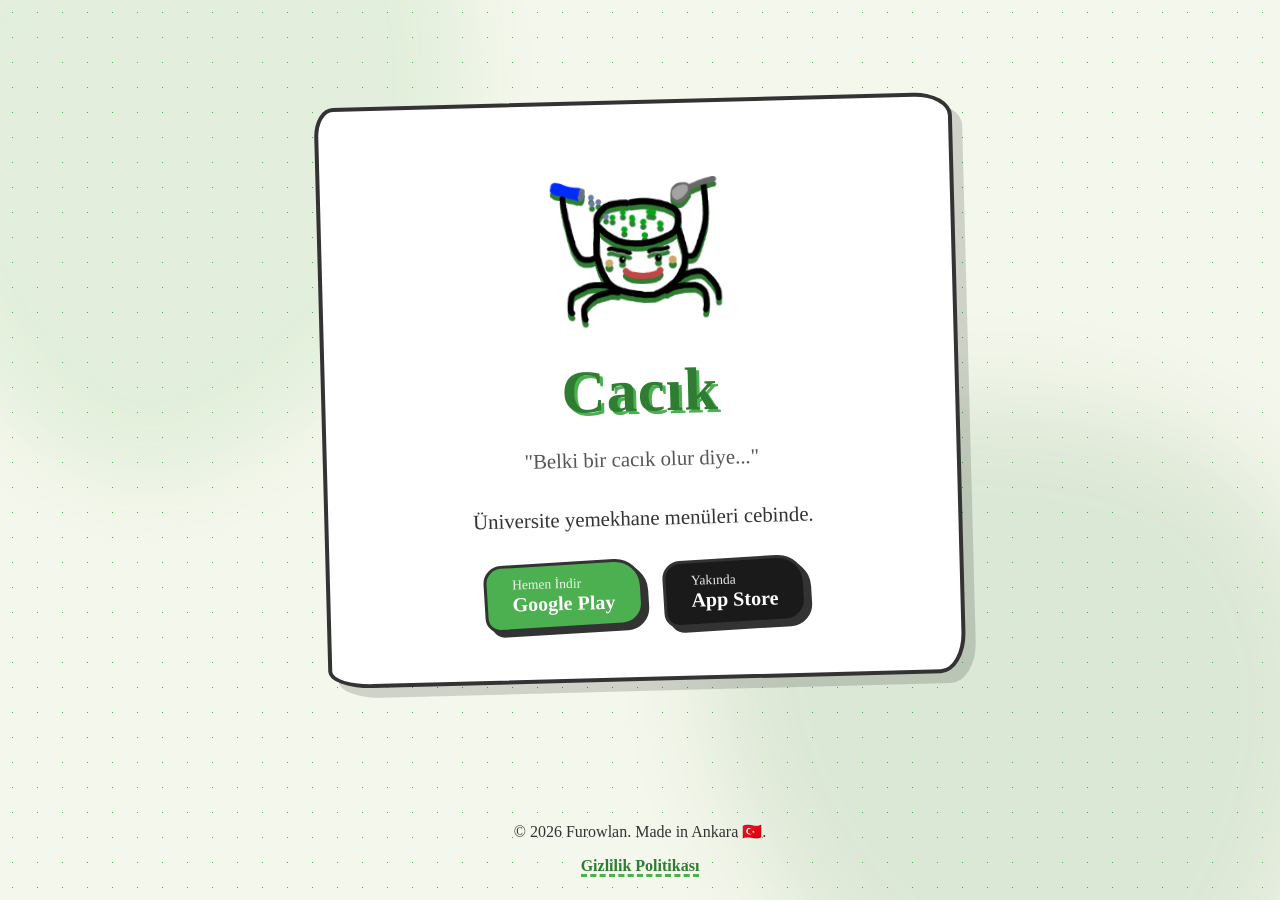
==== index.html @ db5d6578 "cacik website" ====
<!DOCTYPE html>
<html lang="tr">
<head>
    <meta charset="UTF-8">
    <meta name="viewport" content="width=device-width, initial-scale=1.0">
    <title>Cacık - Üniversite Yemekhane Menüleri</title>
    <link rel="icon" type="image/png" href="icon.png">
    <link rel="stylesheet" href="style.css">
</head>
<body>

    <div class="main-container">
        <div class="cacik-card">
            <img src="assets/cacik_icon_tra.png" alt="Cacık Canavarı" class="monster-logo">
            
            <h1 class="app-title">Cacık</h1>
            <p class="app-slogan">"Belki bir cacık olur diye..."</p>
            <p style="font-family: 'Patrick+Hand', cursive; font-size: 1.3rem; margin-bottom: 30px;">
                Üniversite yemekhane menüleri cebinde.
            </p>
            
            <div class="store-buttons">
                
                <a href="#" class="store-link google-play" target="_blank">
                    <div class="store-content-wrapper">
                        <div class="store-text">
                            <small>Hemen İndir</small>
                            <span>Google Play</span>
                        </div>
                    </div>
                </a>

                <a href="#" class="store-link app-store" target="_blank">
                    <div class="store-content-wrapper">
                        <div class="store-text">
                            <small>Yakında</small>
                            <span>App Store</span>
                        </div>
                    </div>
                </a>

            </div>
        </div>
    </div>

    <footer>
        <p>© 2026 Furowlan. Made in Ankara 🇹🇷.</p>
        <a href="privacy.html">Gizlilik Politikası</a>
    </footer>

</body>
</html>
---- style.css ----
@import url('https://fonts.googleapis.com/css2?family=Patrick+Hand&family=Poppins:wght@400;600&display=swap');

:root {
    --primary-green: #4CAF50;
    --dark-green: #2E7D32;
    --bg-cream: #f4f7ec;
    --text-dark: #333333;
    --wobbly-border: 4px solid var(--text-dark);
    --apple-dark: #1a1a1a;
}

body {
    margin: 0;
    padding: 0;
    font-family: 'Poppins', sans-serif;
    background-color: var(--bg-cream);
    color: var(--text-dark);
    background-image: radial-gradient(var(--primary-green) 0.7px, transparent 0.7px);
    background-size: 25px 25px;
    display: flex;
    flex-direction: column;
    min-height: 100vh;
    overflow-x: hidden;
    position: relative;
}

body::before {
    content: '';
    position: fixed;
    top: -150px;
    left: -100px;
    width: 600px;
    height: 600px;
    background: var(--primary-green);
    opacity: 0.1;
    border-radius: 45% 55% 70% 30% / 50% 30% 70% 50%;
    transform: rotate(-20deg);
    z-index: -1;
    filter: blur(40px);
    animation: morphBlob1 8s ease-in-out infinite;
}

@keyframes morphBlob1 {
    0%, 100% { border-radius: 45% 55% 70% 30% / 50% 30% 70% 50%; }
    50% { border-radius: 60% 40% 50% 60% / 40% 60% 40% 60%; }
}

body::after {
    content: '';
    position: fixed;
    bottom: -150px;
    right: -50px;
    width: 650px;
    height: 650px;
    background: var(--dark-green);
    opacity: 0.12;
    border-radius: 60% 40% 30% 70% / 30% 50% 50% 70%;
    transform: rotate(15deg);
    z-index: -1;
    filter: blur(50px);
    animation: morphBlob2 10s ease-in-out infinite;
}

@keyframes morphBlob2 {
    0%, 100% { border-radius: 60% 40% 30% 70% / 30% 50% 50% 70%; }
    50% { border-radius: 40% 60% 60% 40% / 60% 40% 60% 40%; }
}

h1, h2, h3, .app-slogan, footer, .store-link {
    font-family: 'Patrick+Hand', cursive;
}

.main-container {
    flex: 1;
    display: flex;
    flex-direction: column;
    align-items: center;
    justify-content: center;
    padding: 30px;
    text-align: center;
    position: relative;
    z-index: 1;
}

.cacik-card {
    background: #fff;
    padding: 50px 40px;
    max-width: 550px;
    width: 90%;
    border: var(--wobbly-border);
    border-radius: 3% 6% 4% 7% / 5% 4% 7% 3%;
    box-shadow: 10px 10px 0px rgba(0,0,0,0.15);
    transform: rotate(-1.5deg);
    transition: all 0.3s cubic-bezier(0.25, 0.8, 0.25, 1);
}

.cacik-card:hover {
    transform: rotate(0deg) scale(1.02) translateY(-5px);
    box-shadow: 15px 15px 0px rgba(0,0,0,0.1);
}

.monster-logo {
    width: 180px;
    height: auto;
    animation: float 3.5s ease-in-out infinite;
    filter: drop-shadow(0px 5px 0px var(--dark-green));
}

@keyframes float {
    0% { transform: translateY(0px); }
    50% { transform: translateY(-12px) rotate(2deg); }
    100% { transform: translateY(0px); }
}

.app-title {
    font-size: 3.8rem;
    margin: 15px 0 5px 0;
    color: var(--dark-green);
    text-shadow: 3px 3px 0px var(--primary-green);
    letter-spacing: 1px;
}

.app-slogan {
    font-size: 1.3rem;
    color: #555;
    margin-bottom: 35px;
}

.store-buttons {
    display: flex;
    gap: 20px;
    justify-content: center;
    flex-wrap: wrap;
    margin-top: 25px;
}

.store-link {
    display: block;
    text-decoration: none;
    padding: 12px 25px;
    border: 3px solid var(--text-dark);
    border-radius: 18px 28px 22px 15px;
    box-shadow: 5px 5px 0px var(--text-dark);
    transition: all 0.2s cubic-bezier(0.34, 1.56, 0.64, 1);
    color: white;
    font-size: 1.1rem;
    transform: rotate(-2deg);
}

.store-link:hover {
    transform: rotate(0deg) translate(3px, 3px);
    box-shadow: 2px 2px 0px var(--text-dark);
}

.store-content-wrapper {
    display: flex;
    align-items: center;
    transform: rotate(2deg);
    transition: transform 0.2s ease;
}

.store-link:hover .store-content-wrapper {
    transform: rotate(0deg);
}

.store-icon {
    width: 32px;
    height: 32px;
    margin-right: 12px;
    fill: white;
}

.google-play { background-color: var(--primary-green); }
.google-play:hover { background-color: var(--dark-green); }

.app-store { background-color: var(--apple-dark); }
.app-store:hover { background-color: #000000; }

.store-text {
    text-align: left;
    line-height: 1.1;
}

.store-text small {
    display: block;
    font-size: 0.85rem;
    opacity: 0.9;
}

.store-text span {
    font-weight: bold;
    font-size: 1.25rem;
}

footer {
    padding: 25px;
    text-align: center;
    font-size: 1rem;
    position: relative;
    z-index: 1;
}

footer a {
    color: var(--dark-green);
    text-decoration: none;
    border-bottom: 3px dashed var(--primary-green);
    font-weight: bold;
}
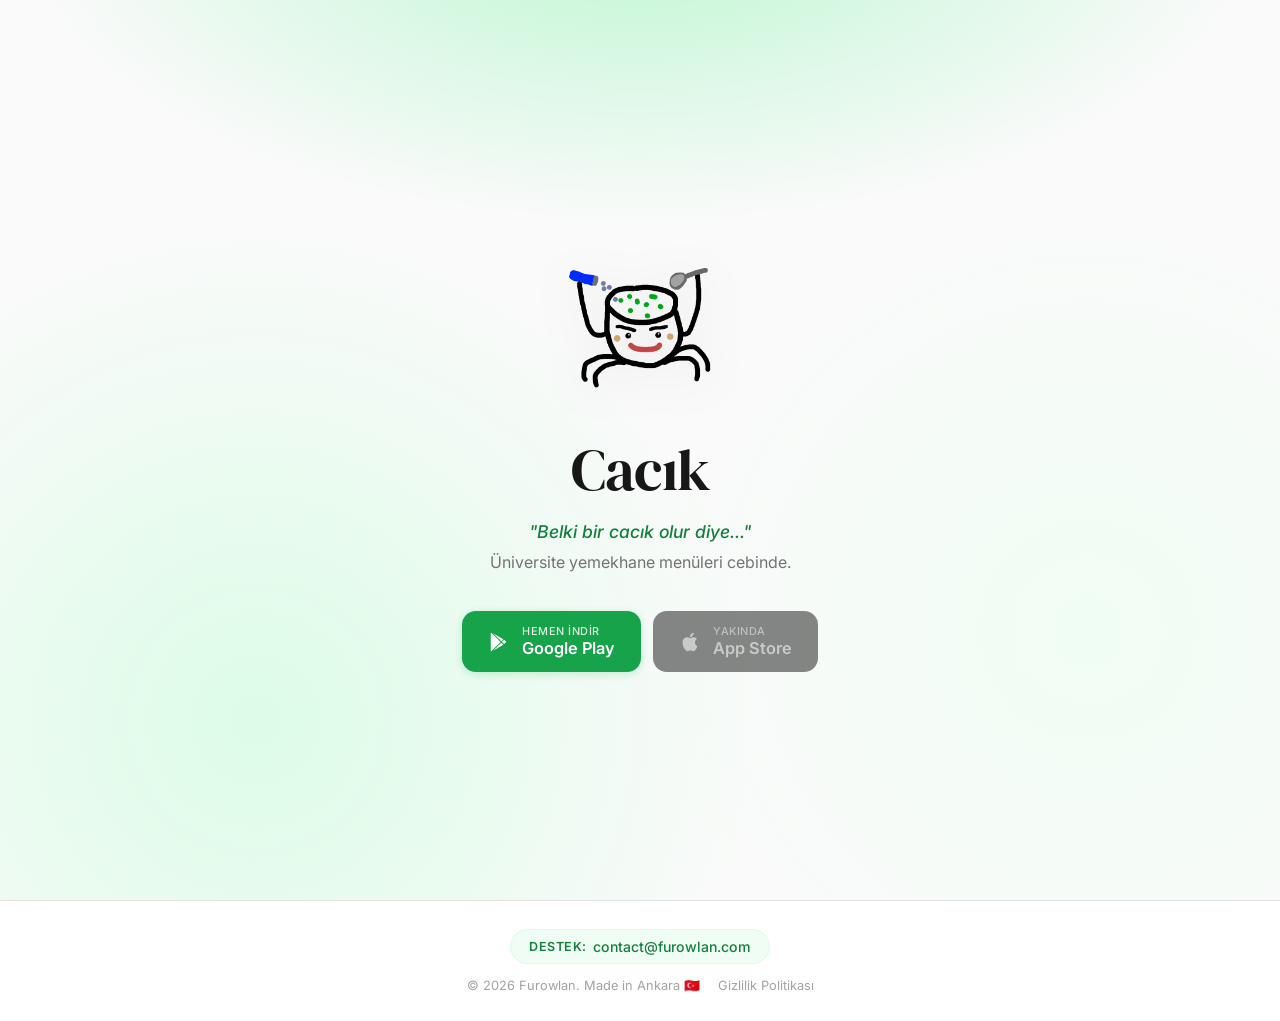
==== commit acbfd0e9: "changing all this website" ====
--- a/index.html
+++ b/index.html
@@ -9,43 +9,44 @@
 </head>
 <body>
 
-    <div class="main-container">
-        <div class="cacik-card">
-            <img src="assets/cacik_icon_tra.png" alt="Cacık Canavarı" class="monster-logo">
-            
-            <h1 class="app-title">Cacık</h1>
-            <p class="app-slogan">"Belki bir cacık olur diye..."</p>
-            <p style="font-family: 'Patrick+Hand', cursive; font-size: 1.3rem; margin-bottom: 30px;">
-                Üniversite yemekhane menüleri cebinde.
-            </p>
-            
+    <div class="hero">
+        <div class="hero-bg"></div>
+        <div class="hero-content">
+            <img src="assets/cacik_icon_tra.png" alt="Cacık" class="app-icon">
+            <h1>Cacık</h1>
+            <p class="tagline">"Belki bir cacık olur diye..."</p>
+            <p class="description">Üniversite yemekhane menüleri cebinde.</p>
+
             <div class="store-buttons">
-                
-                <a href="#" class="store-link google-play" target="_blank">
-                    <div class="store-content-wrapper">
-                        <div class="store-text">
-                            <small>Hemen İndir</small>
-                            <span>Google Play</span>
-                        </div>
+                <a href="https://play.google.com/store/apps/details?id=com.furowlan.cacik" class="btn btn-play" target="_blank">
+                    <svg class="btn-icon" viewBox="0 0 24 24" fill="currentColor"><path d="M3.609 1.814L13.792 12 3.61 22.186a.996.996 0 0 1-.61-.92V2.734a1 1 0 0 1 .609-.92zm10.89 10.893l2.302 2.302-10.937 6.333 8.635-8.635zm3.199-3.199l2.302 2.302-2.302 2.302-2.698-2.302 2.698-2.302zM5.864 2.658L16.8 8.99l-2.302 2.302-8.634-8.634z"/></svg>
+                    <div class="btn-text">
+                        <small>Hemen İndir</small>
+                        <strong>Google Play</strong>
                     </div>
                 </a>
-
-                <a href="#" class="store-link app-store" target="_blank">
-                    <div class="store-content-wrapper">
-                        <div class="store-text">
-                            <small>Yakında</small>
-                            <span>App Store</span>
-                        </div>
+                <a href="#" class="btn btn-apple" target="_blank">
+                    <svg class="btn-icon" viewBox="0 0 24 24" fill="currentColor"><path d="M18.71 19.5c-.83 1.24-1.71 2.45-3.05 2.47-1.34.03-1.77-.79-3.29-.79-1.53 0-2 .77-3.27.82-1.31.05-2.3-1.32-3.14-2.53C4.25 17 2.94 12.45 4.7 9.39c.87-1.52 2.43-2.48 4.12-2.51 1.28-.02 2.5.87 3.29.87.78 0 2.26-1.07 3.8-.91.65.03 2.47.26 3.64 1.98-.09.06-2.17 1.28-2.15 3.81.03 3.02 2.65 4.03 2.68 4.04-.03.07-.42 1.44-1.38 2.83M13 3.5c.73-.83 1.94-1.46 2.94-1.5.13 1.17-.34 2.35-1.04 3.19-.69.85-1.83 1.51-2.95 1.42-.15-1.15.41-2.35 1.05-3.11z"/></svg>
+                    <div class="btn-text">
+                        <small>Yakında</small>
+                        <strong>App Store</strong>
                     </div>
                 </a>
-
             </div>
         </div>
     </div>
 
     <footer>
-        <p>© 2026 Furowlan. Made in Ankara 🇹🇷.</p>
-        <a href="privacy.html">Gizlilik Politikası</a>
+        <div class="footer-inner">
+            <div class="footer-support">
+                <span>Destek:</span>
+                <a href="mailto:contact@furowlan.com">contact@furowlan.com</a>
+            </div>
+            <div class="footer-bottom">
+                <p>© 2026 Furowlan. Made in Ankara 🇹🇷</p>
+                <a href="privacy.html">Gizlilik Politikası</a>
+            </div>
+        </div>
     </footer>
 
 </body>
--- a/style.css
+++ b/style.css
@@ -1,208 +1,308 @@
-@import url('https://fonts.googleapis.com/css2?family=Patrick+Hand&family=Poppins:wght@400;600&display=swap');
-
-:root {
-    --primary-green: #4CAF50;
-    --dark-green: #2E7D32;
-    --bg-cream: #f4f7ec;
-    --text-dark: #333333;
-    --wobbly-border: 4px solid var(--text-dark);
-    --apple-dark: #1a1a1a;
-}
-
-body {
+@import url('https://fonts.googleapis.com/css2?family=Inter:wght@400;500;600;700&family=DM+Serif+Display&display=swap');
+
+*, *::before, *::after {
     margin: 0;
     padding: 0;
-    font-family: 'Poppins', sans-serif;
-    background-color: var(--bg-cream);
-    color: var(--text-dark);
-    background-image: radial-gradient(var(--primary-green) 0.7px, transparent 0.7px);
-    background-size: 25px 25px;
+    box-sizing: border-box;
+}
+
+:root {
+    --green-50: #f0fdf4;
+    --green-100: #dcfce7;
+    --green-200: #bbf7d0;
+    --green-300: #86efac;
+    --green-400: #4ade80;
+    --green-500: #22c55e;
+    --green-600: #16a34a;
+    --green-700: #15803d;
+    --green-800: #166534;
+    --green-900: #14532d;
+    --gray-50: #fafafa;
+    --gray-100: #f5f5f5;
+    --gray-200: #e5e5e5;
+    --gray-300: #d4d4d4;
+    --gray-400: #a3a3a3;
+    --gray-500: #737373;
+    --gray-600: #525252;
+    --gray-700: #404040;
+    --gray-800: #262626;
+    --gray-900: #171717;
+}
+
+body {
+    font-family: 'Inter', -apple-system, BlinkMacSystemFont, sans-serif;
+    background: var(--gray-50);
+    color: var(--gray-800);
+    min-height: 100vh;
     display: flex;
     flex-direction: column;
-    min-height: 100vh;
     overflow-x: hidden;
-    position: relative;
-}
-
-body::before {
-    content: '';
-    position: fixed;
-    top: -150px;
-    left: -100px;
-    width: 600px;
-    height: 600px;
-    background: var(--primary-green);
-    opacity: 0.1;
-    border-radius: 45% 55% 70% 30% / 50% 30% 70% 50%;
-    transform: rotate(-20deg);
-    z-index: -1;
-    filter: blur(40px);
-    animation: morphBlob1 8s ease-in-out infinite;
-}
-
-@keyframes morphBlob1 {
-    0%, 100% { border-radius: 45% 55% 70% 30% / 50% 30% 70% 50%; }
-    50% { border-radius: 60% 40% 50% 60% / 40% 60% 40% 60%; }
-}
-
-body::after {
-    content: '';
-    position: fixed;
-    bottom: -150px;
-    right: -50px;
-    width: 650px;
-    height: 650px;
-    background: var(--dark-green);
-    opacity: 0.12;
-    border-radius: 60% 40% 30% 70% / 30% 50% 50% 70%;
-    transform: rotate(15deg);
-    z-index: -1;
-    filter: blur(50px);
-    animation: morphBlob2 10s ease-in-out infinite;
-}
-
-@keyframes morphBlob2 {
-    0%, 100% { border-radius: 60% 40% 30% 70% / 30% 50% 50% 70%; }
-    50% { border-radius: 40% 60% 60% 40% / 60% 40% 60% 40%; }
-}
-
-h1, h2, h3, .app-slogan, footer, .store-link {
-    font-family: 'Patrick+Hand', cursive;
-}
-
-.main-container {
+}
+
+/* ─── HERO ─── */
+.hero {
     flex: 1;
     display: flex;
-    flex-direction: column;
     align-items: center;
     justify-content: center;
-    padding: 30px;
-    text-align: center;
+    position: relative;
+    padding: 80px 24px 60px;
+    min-height: 100vh;
+    overflow: hidden;
+}
+
+.hero-bg {
+    position: absolute;
+    inset: 0;
+    background:
+        radial-gradient(ellipse 70% 50% at 50% -10%, var(--green-200) 0%, transparent 70%),
+        radial-gradient(circle at 20% 80%, var(--green-100) 0%, transparent 40%),
+        radial-gradient(circle at 85% 70%, var(--green-50) 0%, transparent 35%);
+    z-index: 0;
+}
+
+.hero-content {
     position: relative;
     z-index: 1;
-}
-
-.cacik-card {
-    background: #fff;
-    padding: 50px 40px;
-    max-width: 550px;
-    width: 90%;
-    border: var(--wobbly-border);
-    border-radius: 3% 6% 4% 7% / 5% 4% 7% 3%;
-    box-shadow: 10px 10px 0px rgba(0,0,0,0.15);
-    transform: rotate(-1.5deg);
-    transition: all 0.3s cubic-bezier(0.25, 0.8, 0.25, 1);
-}
-
-.cacik-card:hover {
-    transform: rotate(0deg) scale(1.02) translateY(-5px);
-    box-shadow: 15px 15px 0px rgba(0,0,0,0.1);
-}
-
-.monster-logo {
-    width: 180px;
-    height: auto;
-    animation: float 3.5s ease-in-out infinite;
-    filter: drop-shadow(0px 5px 0px var(--dark-green));
+    text-align: center;
+    max-width: 480px;
+    width: 100%;
+}
+
+/* ─── APP ICON ─── */
+.app-icon {
+    width: 150px;
+    height: 150px;
+    object-fit: contain;
+    margin-bottom: 28px;
+    filter: drop-shadow(0 8px 24px rgba(0, 0, 0, 0.08));
+    animation: float 4s ease-in-out infinite;
 }
 
 @keyframes float {
-    0% { transform: translateY(0px); }
-    50% { transform: translateY(-12px) rotate(2deg); }
-    100% { transform: translateY(0px); }
-}
-
-.app-title {
-    font-size: 3.8rem;
-    margin: 15px 0 5px 0;
-    color: var(--dark-green);
-    text-shadow: 3px 3px 0px var(--primary-green);
-    letter-spacing: 1px;
-}
-
-.app-slogan {
-    font-size: 1.3rem;
-    color: #555;
-    margin-bottom: 35px;
-}
-
+    0%, 100% { transform: translateY(0); }
+    50% { transform: translateY(-8px); }
+}
+
+/* ─── TYPOGRAPHY ─── */
+h1 {
+    font-family: 'DM Serif Display', serif;
+    font-size: 3.6rem;
+    font-weight: 400;
+    color: var(--gray-900);
+    letter-spacing: -1px;
+    margin-bottom: 12px;
+}
+
+.tagline {
+    font-size: 1.1rem;
+    color: var(--green-700);
+    font-weight: 500;
+    font-style: italic;
+    margin-bottom: 8px;
+}
+
+.description {
+    font-size: 1rem;
+    color: var(--gray-500);
+    font-weight: 400;
+    margin-bottom: 36px;
+    line-height: 1.6;
+}
+
+/* ─── STORE BUTTONS ─── */
 .store-buttons {
     display: flex;
-    gap: 20px;
+    gap: 12px;
     justify-content: center;
     flex-wrap: wrap;
-    margin-top: 25px;
-}
-
-.store-link {
+}
+
+.btn {
+    display: flex;
+    align-items: center;
+    gap: 12px;
+    text-decoration: none;
+    padding: 14px 26px;
+    border-radius: 14px;
+    transition: all 0.25s cubic-bezier(0.4, 0, 0.2, 1);
+    border: none;
+}
+
+.btn-play {
+    background: var(--green-600);
+    color: #fff;
+    box-shadow: 0 2px 8px rgba(22, 163, 74, 0.2);
+}
+
+.btn-play:hover {
+    background: var(--green-700);
+    transform: translateY(-2px);
+    box-shadow: 0 8px 24px rgba(22, 163, 74, 0.3);
+}
+
+.btn-apple {
+    background: var(--gray-800);
+    color: var(--gray-400);
+    cursor: default;
+    opacity: 0.55;
+}
+
+.btn-apple:hover {
+    opacity: 0.65;
+}
+
+.btn-icon {
+    width: 22px;
+    height: 22px;
+    flex-shrink: 0;
+}
+
+.btn-text {
+    text-align: left;
+    line-height: 1.2;
+}
+
+.btn-text small {
     display: block;
-    text-decoration: none;
-    padding: 12px 25px;
-    border: 3px solid var(--text-dark);
-    border-radius: 18px 28px 22px 15px;
-    box-shadow: 5px 5px 0px var(--text-dark);
-    transition: all 0.2s cubic-bezier(0.34, 1.56, 0.64, 1);
-    color: white;
-    font-size: 1.1rem;
-    transform: rotate(-2deg);
-}
-
-.store-link:hover {
-    transform: rotate(0deg) translate(3px, 3px);
-    box-shadow: 2px 2px 0px var(--text-dark);
-}
-
-.store-content-wrapper {
-    display: flex;
-    align-items: center;
-    transform: rotate(2deg);
-    transition: transform 0.2s ease;
-}
-
-.store-link:hover .store-content-wrapper {
-    transform: rotate(0deg);
-}
-
-.store-icon {
-    width: 32px;
-    height: 32px;
-    margin-right: 12px;
-    fill: white;
-}
-
-.google-play { background-color: var(--primary-green); }
-.google-play:hover { background-color: var(--dark-green); }
-
-.app-store { background-color: var(--apple-dark); }
-.app-store:hover { background-color: #000000; }
-
-.store-text {
-    text-align: left;
-    line-height: 1.1;
-}
-
-.store-text small {
-    display: block;
-    font-size: 0.85rem;
-    opacity: 0.9;
-}
-
-.store-text span {
-    font-weight: bold;
-    font-size: 1.25rem;
-}
-
+    font-size: 0.68rem;
+    font-weight: 500;
+    text-transform: uppercase;
+    letter-spacing: 0.5px;
+    opacity: 0.85;
+}
+
+.btn-text strong {
+    font-size: 1.02rem;
+    font-weight: 600;
+}
+
+/* ─── FOOTER ─── */
 footer {
-    padding: 25px;
-    text-align: center;
-    font-size: 1rem;
     position: relative;
     z-index: 1;
-}
-
-footer a {
-    color: var(--dark-green);
+    border-top: 1px solid var(--gray-200);
+    background: #fff;
+}
+
+.footer-inner {
+    max-width: 600px;
+    margin: 0 auto;
+    padding: 28px 24px;
+    text-align: center;
+}
+
+.footer-support {
+    display: inline-flex;
+    align-items: center;
+    gap: 6px;
+    margin-bottom: 14px;
+    background: var(--green-50);
+    padding: 8px 18px;
+    border-radius: 100px;
+    border: 1px solid var(--green-100);
+}
+
+.footer-support span {
+    font-size: 0.78rem;
+    font-weight: 600;
+    text-transform: uppercase;
+    letter-spacing: 0.5px;
+    color: var(--green-700);
+}
+
+.footer-support a {
+    color: var(--green-700);
     text-decoration: none;
-    border-bottom: 3px dashed var(--primary-green);
-    font-weight: bold;
-}
+    font-size: 0.88rem;
+    font-weight: 500;
+    transition: color 0.2s;
+}
+
+.footer-support a:hover {
+    color: var(--green-600);
+    text-decoration: underline;
+}
+
+.footer-bottom {
+    display: flex;
+    align-items: center;
+    justify-content: center;
+    gap: 18px;
+    flex-wrap: wrap;
+}
+
+.footer-bottom p {
+    font-size: 0.8rem;
+    color: var(--gray-400);
+}
+
+.footer-bottom a {
+    font-size: 0.8rem;
+    color: var(--gray-400);
+    text-decoration: none;
+    transition: color 0.2s;
+}
+
+.footer-bottom a:hover {
+    color: var(--green-700);
+}
+
+/* ─── RESPONSIVE ─── */
+@media (max-width: 640px) {
+    .hero {
+        padding: 60px 20px 40px;
+    }
+
+    h1 {
+        font-size: 2.8rem;
+    }
+
+    .app-icon {
+        width: 120px;
+        height: 120px;
+        margin-bottom: 20px;
+    }
+
+    .tagline {
+        font-size: 1rem;
+    }
+
+    .description {
+        font-size: 0.95rem;
+        margin-bottom: 28px;
+    }
+
+    .store-buttons {
+        flex-direction: column;
+        align-items: stretch;
+        padding: 0 20px;
+    }
+
+    .btn {
+        justify-content: center;
+        padding: 14px 24px;
+    }
+
+    .footer-support {
+        flex-direction: column;
+        gap: 2px;
+        padding: 10px 20px;
+    }
+
+    .footer-bottom {
+        flex-direction: column;
+        gap: 6px;
+    }
+}
+
+@media (max-width: 360px) {
+    h1 {
+        font-size: 2.4rem;
+    }
+
+    .app-icon {
+        width: 100px;
+        height: 100px;
+    }
+}
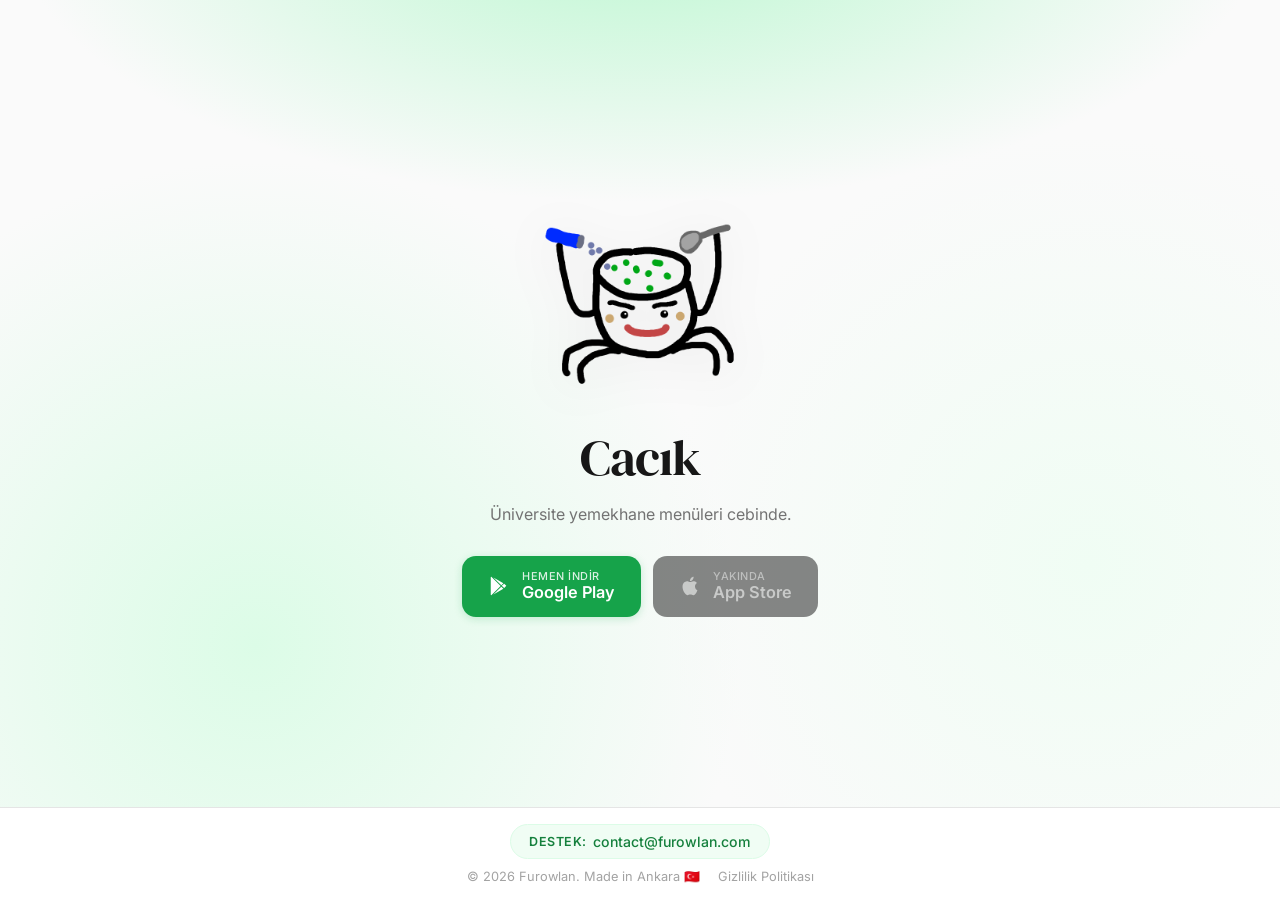
==== commit 19b46bef: "changin something" ====
--- a/index.html
+++ b/index.html
@@ -4,7 +4,7 @@
     <meta charset="UTF-8">
     <meta name="viewport" content="width=device-width, initial-scale=1.0">
     <title>Cacık - Üniversite Yemekhane Menüleri</title>
-    <link rel="icon" type="image/png" href="icon.png">
+    <link rel="icon" type="image/svg+xml" href="favicon.svg">
     <link rel="stylesheet" href="style.css">
 </head>
 <body>
@@ -14,7 +14,6 @@
         <div class="hero-content">
             <img src="assets/cacik_icon_tra.png" alt="Cacık" class="app-icon">
             <h1>Cacık</h1>
-            <p class="tagline">"Belki bir cacık olur diye..."</p>
             <p class="description">Üniversite yemekhane menüleri cebinde.</p>
 
             <div class="store-buttons">
--- a/style.css
+++ b/style.css
@@ -33,10 +33,11 @@
     font-family: 'Inter', -apple-system, BlinkMacSystemFont, sans-serif;
     background: var(--gray-50);
     color: var(--gray-800);
-    min-height: 100vh;
+    height: 100vh;
+    max-height: 100dvh;
     display: flex;
     flex-direction: column;
-    overflow-x: hidden;
+    overflow: hidden;
 }
 
 /* ─── HERO ─── */
@@ -46,9 +47,9 @@
     align-items: center;
     justify-content: center;
     position: relative;
-    padding: 80px 24px 60px;
-    min-height: 100vh;
+    padding: 40px 24px 32px;
     overflow: hidden;
+    min-height: 0;
 }
 
 .hero-bg {
@@ -71,10 +72,10 @@
 
 /* ─── APP ICON ─── */
 .app-icon {
-    width: 150px;
-    height: 150px;
+    width: 200px;
+    height: 200px;
     object-fit: contain;
-    margin-bottom: 28px;
+    margin-bottom: 20px;
     filter: drop-shadow(0 8px 24px rgba(0, 0, 0, 0.08));
     animation: float 4s ease-in-out infinite;
 }
@@ -87,26 +88,18 @@
 /* ─── TYPOGRAPHY ─── */
 h1 {
     font-family: 'DM Serif Display', serif;
-    font-size: 3.6rem;
+    font-size: 3.2rem;
     font-weight: 400;
     color: var(--gray-900);
     letter-spacing: -1px;
-    margin-bottom: 12px;
-}
-
-.tagline {
-    font-size: 1.1rem;
-    color: var(--green-700);
-    font-weight: 500;
-    font-style: italic;
-    margin-bottom: 8px;
+    margin-bottom: 10px;
 }
 
 .description {
     font-size: 1rem;
     color: var(--gray-500);
     font-weight: 400;
-    margin-bottom: 36px;
+    margin-bottom: 28px;
     line-height: 1.6;
 }
 
@@ -188,7 +181,7 @@
 .footer-inner {
     max-width: 600px;
     margin: 0 auto;
-    padding: 28px 24px;
+    padding: 16px 24px;
     text-align: center;
 }
 
@@ -196,7 +189,7 @@
     display: inline-flex;
     align-items: center;
     gap: 6px;
-    margin-bottom: 14px;
+    margin-bottom: 10px;
     background: var(--green-50);
     padding: 8px 18px;
     border-radius: 100px;
@@ -251,26 +244,22 @@
 /* ─── RESPONSIVE ─── */
 @media (max-width: 640px) {
     .hero {
-        padding: 60px 20px 40px;
+        padding: 28px 20px 24px;
     }
 
     h1 {
-        font-size: 2.8rem;
+        font-size: 2.6rem;
     }
 
     .app-icon {
-        width: 120px;
-        height: 120px;
-        margin-bottom: 20px;
-    }
-
-    .tagline {
-        font-size: 1rem;
+        width: 164px;
+        height: 164px;
+        margin-bottom: 16px;
     }
 
     .description {
         font-size: 0.95rem;
-        margin-bottom: 28px;
+        margin-bottom: 22px;
     }
 
     .store-buttons {
@@ -298,11 +287,11 @@
 
 @media (max-width: 360px) {
     h1 {
-        font-size: 2.4rem;
+        font-size: 2.2rem;
     }
 
     .app-icon {
-        width: 100px;
-        height: 100px;
-    }
-}
+        width: 80px;
+        height: 80px;
+    }
+}
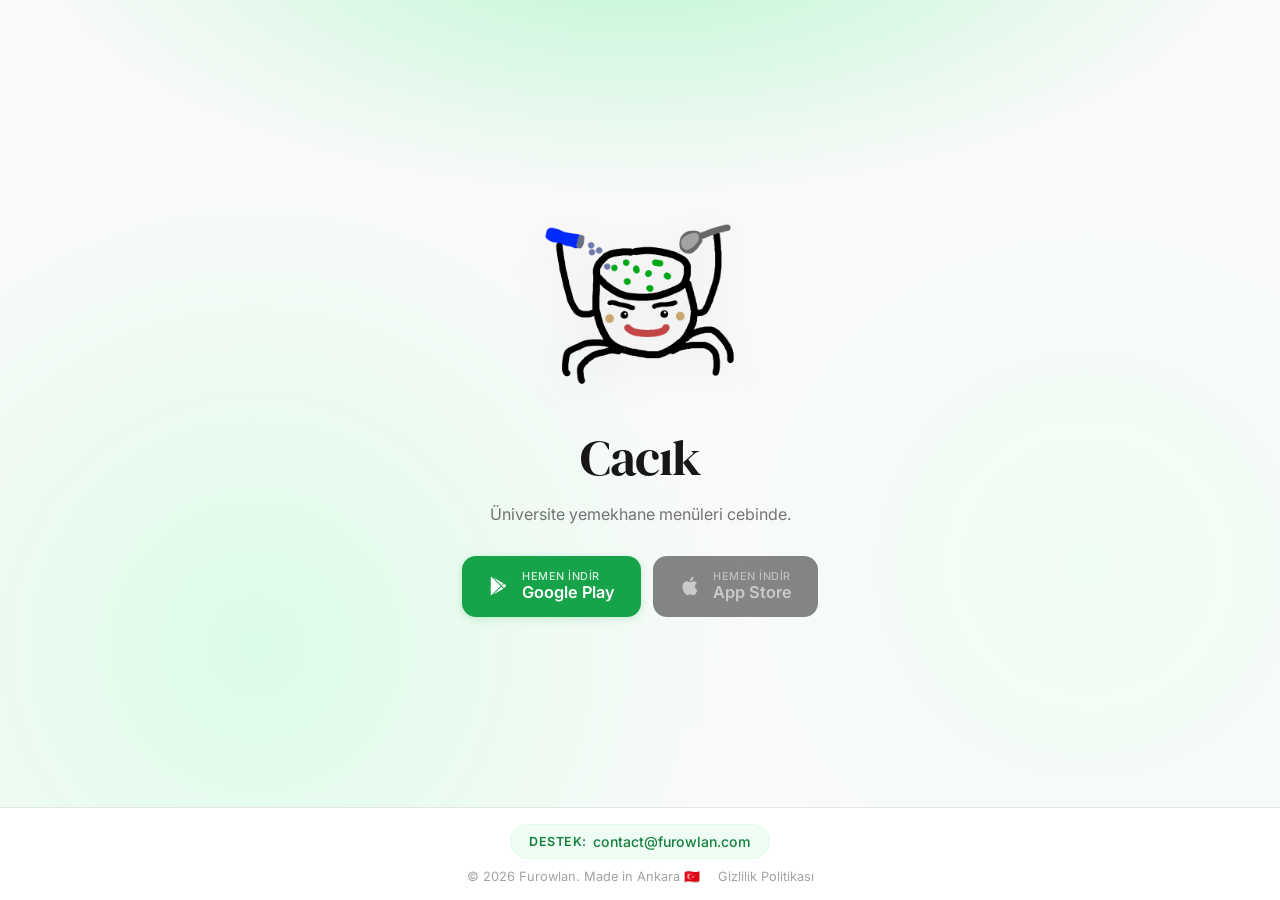
==== commit e3faad86: "added app store link" ====
--- a/index.html
+++ b/index.html
@@ -24,10 +24,10 @@
                         <strong>Google Play</strong>
                     </div>
                 </a>
-                <a href="#" class="btn btn-apple" target="_blank">
+                <a href="https://apps.apple.com/tr/app/cac%C4%B1k-%C3%BCniversite-men%C3%BCleri/id6759754423" class="btn btn-apple" target="_blank">
                     <svg class="btn-icon" viewBox="0 0 24 24" fill="currentColor"><path d="M18.71 19.5c-.83 1.24-1.71 2.45-3.05 2.47-1.34.03-1.77-.79-3.29-.79-1.53 0-2 .77-3.27.82-1.31.05-2.3-1.32-3.14-2.53C4.25 17 2.94 12.45 4.7 9.39c.87-1.52 2.43-2.48 4.12-2.51 1.28-.02 2.5.87 3.29.87.78 0 2.26-1.07 3.8-.91.65.03 2.47.26 3.64 1.98-.09.06-2.17 1.28-2.15 3.81.03 3.02 2.65 4.03 2.68 4.04-.03.07-.42 1.44-1.38 2.83M13 3.5c.73-.83 1.94-1.46 2.94-1.5.13 1.17-.34 2.35-1.04 3.19-.69.85-1.83 1.51-2.95 1.42-.15-1.15.41-2.35 1.05-3.11z"/></svg>
                     <div class="btn-text">
-                        <small>Yakında</small>
+                        <small>Hemen İndir</small>
                         <strong>App Store</strong>
                     </div>
                 </a>
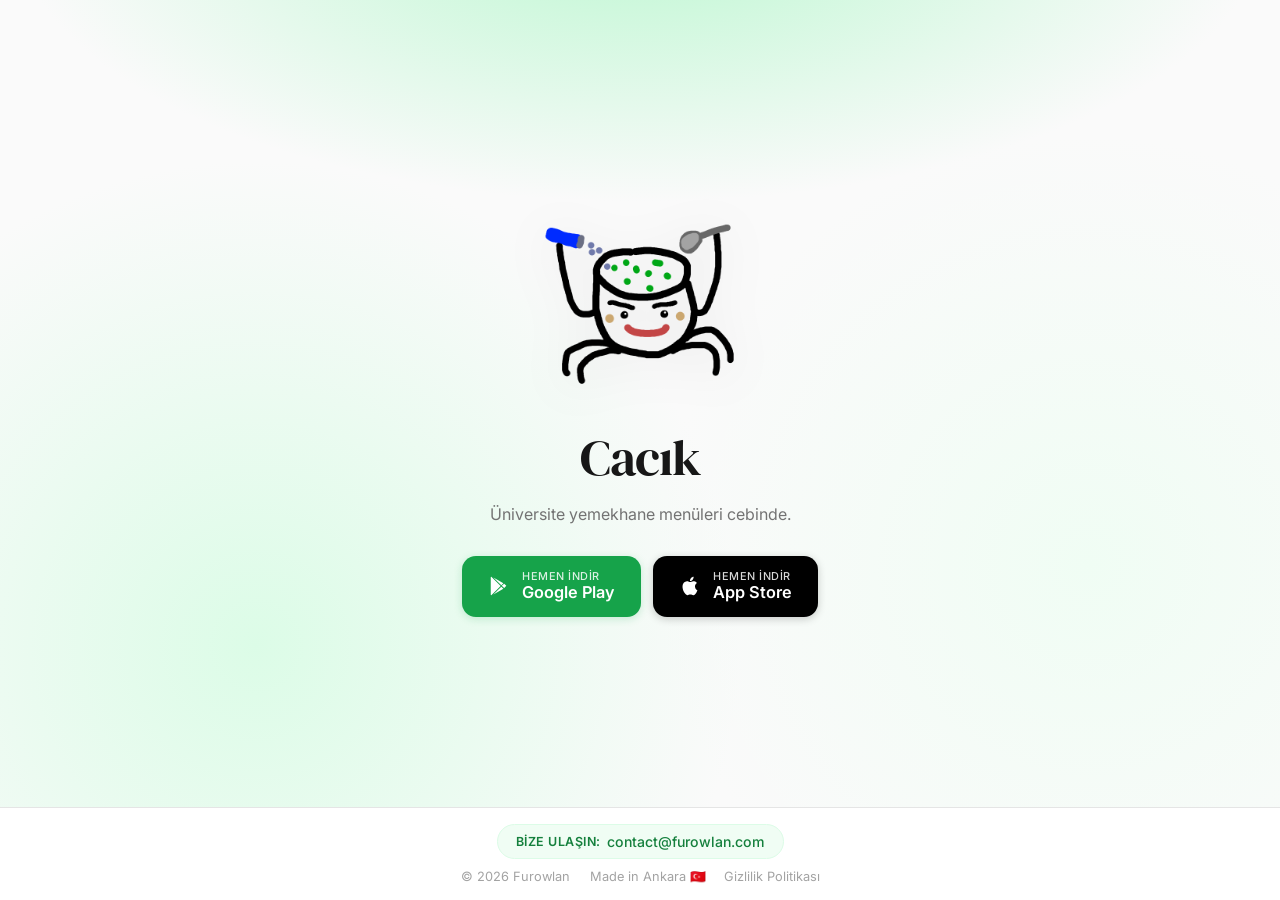
==== commit 6356eec6: "fixed bug" ====
--- a/index.html
+++ b/index.html
@@ -38,11 +38,11 @@
     <footer>
         <div class="footer-inner">
             <div class="footer-support">
-                <span>Destek:</span>
+                <span>BİZE ULAŞIN:</span>
                 <a href="mailto:contact@furowlan.com">contact@furowlan.com</a>
             </div>
             <div class="footer-bottom">
-                <p>© 2026 Furowlan. Made in Ankara 🇹🇷</p>
+                <p>© 2026 Furowlan &nbsp;&nbsp;&nbsp; Made in Ankara 🇹🇷</p>
                 <a href="privacy.html">Gizlilik Politikası</a>
             </div>
         </div>
--- a/style.css
+++ b/style.css
@@ -135,14 +135,17 @@
 }
 
 .btn-apple {
-    background: var(--gray-800);
-    color: var(--gray-400);
-    cursor: default;
-    opacity: 0.55;
+    background: #000000;
+    color: #ffffff;
+    cursor: pointer;
+    opacity: 1;
+    box-shadow: 0 2px 8px rgba(0, 0, 0, 0.2);
 }
 
 .btn-apple:hover {
-    opacity: 0.65;
+    background: #333333;
+    transform: translateY(-2px);
+    box-shadow: 0 8px 24px rgba(0, 0, 0, 0.3);
 }
 
 .btn-icon {
@@ -244,33 +247,35 @@
 /* ─── RESPONSIVE ─── */
 @media (max-width: 640px) {
     .hero {
-        padding: 28px 20px 24px;
+        padding: 20px 20px 24px;
     }
 
     h1 {
-        font-size: 2.6rem;
+        font-size: 2.4rem;
     }
 
     .app-icon {
-        width: 164px;
-        height: 164px;
-        margin-bottom: 16px;
+        width: 120px;
+        height: 120px;
+        margin-bottom: 12px;
     }
 
     .description {
         font-size: 0.95rem;
-        margin-bottom: 22px;
+        margin-bottom: 24px;
     }
 
     .store-buttons {
         flex-direction: column;
         align-items: stretch;
-        padding: 0 20px;
+        padding: 0 10px;
+        gap: 10px;
     }
 
     .btn {
         justify-content: center;
-        padding: 14px 24px;
+        padding: 12px 20px;
+        border-radius: 12px;
     }
 
     .footer-support {
@@ -294,4 +299,4 @@
         width: 80px;
         height: 80px;
     }
-}
+}
